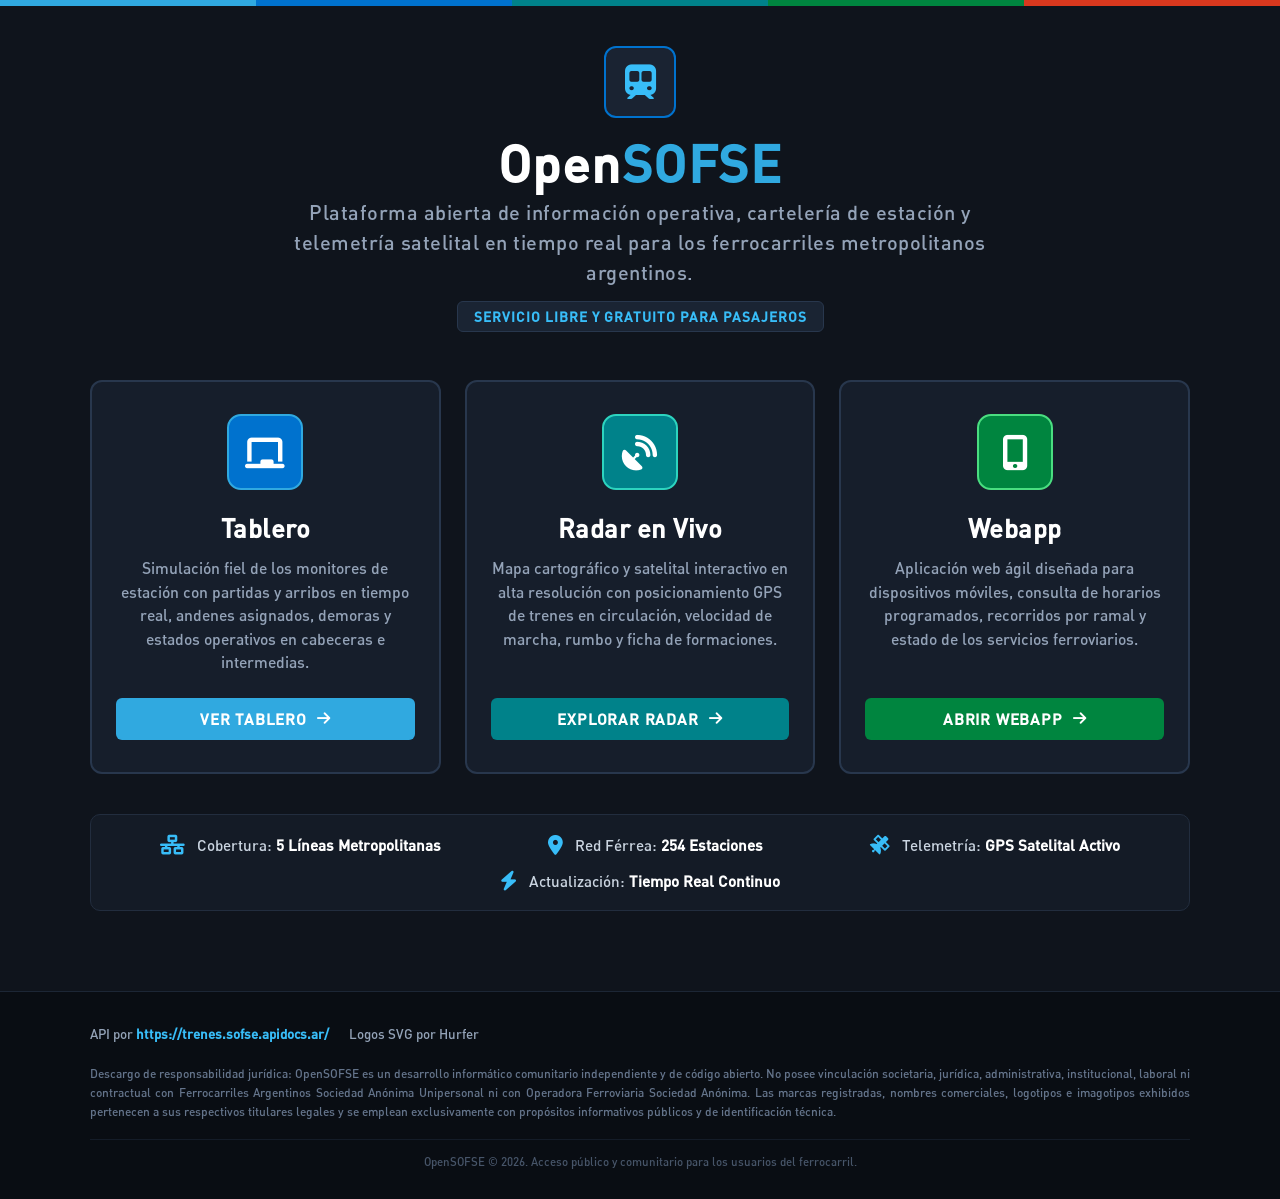
==== index.html @ b15c50f1 "Lanzamiento oficial de OpenSOFSE: Tablero, Radar en Vivo satelital y Webapp movil" ====
<!DOCTYPE html>
<html lang="es">
<head>
    <meta charset="UTF-8">
    <meta name="viewport" content="width=device-width, initial-scale=1.0">
    <title>OpenSOFSE | Portal Ferroviario Metropolitano en Tiempo Real</title>
    
    <!-- Font Awesome 6 Icons -->
    <link rel="stylesheet" href="https://cdnjs.cloudflare.com/ajax/libs/font-awesome/6.5.1/css/all.min.css">
    
    <style>
        /* Tipografia Oficial DinPro de Carteleria Ferroviaria */
        @font-face {
            font-family: 'DinPro';
            src: url('dinpro.otf') format('opentype');
            font-weight: normal;
            font-style: normal;
        }

        /* Reseteo y Base */
        * {
            box-sizing: border-box;
            margin: 0;
            padding: 0;
        }

        body {
            background-color: #0f141c;
            color: #f1f5f9;
            font-family: 'DinPro', 'Segoe UI', system-ui, sans-serif;
            min-height: 100vh;
            display: flex;
            flex-direction: column;
            justify-content: space-between;
            overflow-x: hidden;
        }

        /* Franja Superior Institucional de Lineas */
        .lines-accent-bar {
            width: 100%;
            height: 6px;
            display: flex;
        }

        .line-bar-roca { background-color: #30a9e0; flex: 1; }
        .line-bar-mitre { background-color: #0072ce; flex: 1; }
        .line-bar-sanmartin { background-color: #00828a; flex: 1; }
        .line-bar-sarmiento { background-color: #00853f; flex: 1; }
        .line-bar-belgranosur { background-color: #d9381e; flex: 1; }

        /* Contenedor Principal */
        .portal-wrapper {
            width: 100%;
            max-width: 1200px;
            margin: 0 auto;
            padding: 40px 24px;
            display: flex;
            flex-direction: column;
            align-items: center;
            flex-grow: 1;
        }

        /* Encabezado del Portal */
        .portal-header {
            text-align: center;
            margin-bottom: 48px;
        }

        .portal-emblem {
            display: inline-flex;
            align-items: center;
            justify-content: center;
            width: 72px;
            height: 72px;
            background-color: #1a2332;
            border: 2px solid #0072ce;
            border-radius: 12px;
            color: #38bdf8;
            font-size: 2.2em;
            margin-bottom: 20px;
        }

        .portal-title {
            font-size: 3.2em;
            font-weight: 900;
            letter-spacing: 1.5px;
            color: #ffffff;
            margin-bottom: 8px;
            line-height: 1;
        }

        .portal-title span {
            color: #30a9e0;
        }

        .portal-subtitle {
            font-size: 1.25em;
            color: #94a3b8;
            font-weight: normal;
            letter-spacing: 0.5px;
            max-width: 750px;
            line-height: 1.5;
            margin: 0 auto;
        }

        .portal-tagline {
            display: inline-block;
            margin-top: 14px;
            background-color: #1a2433;
            color: #38bdf8;
            border: 1px solid #28374d;
            border-radius: 6px;
            padding: 6px 16px;
            font-size: 0.85em;
            font-weight: bold;
            letter-spacing: 1px;
            text-transform: uppercase;
        }

        /* Grilla de los 3 Botones Principales */
        .portal-buttons-grid {
            display: grid;
            grid-template-columns: repeat(3, 1fr);
            gap: 24px;
            width: 100%;
            max-width: 1100px;
            margin-bottom: 40px;
        }

        .portal-card {
            background-color: #161e2b;
            border: 2px solid #28374d;
            border-radius: 12px;
            padding: 32px 24px;
            display: flex;
            flex-direction: column;
            align-items: center;
            text-align: center;
            text-decoration: none;
            color: inherit;
            cursor: pointer;
            transition: transform 0.18s ease, border-color 0.18s ease, background-color 0.18s ease;
            position: relative;
        }

        .portal-card:hover {
            transform: translateY(-4px);
            background-color: #1d283a;
            border-color: #30a9e0;
        }

        .portal-card:active {
            transform: translateY(0);
        }

        /* Iconos de Tarjetas */
        .card-icon-container {
            width: 76px;
            height: 76px;
            border-radius: 14px;
            display: flex;
            align-items: center;
            justify-content: center;
            font-size: 2.2em;
            margin-bottom: 22px;
            border: 2px solid #ffffff;
        }

        .card-tablero .card-icon-container {
            background-color: #0072ce;
            color: #ffffff;
            border-color: #30a9e0;
        }

        .card-radar .card-icon-container {
            background-color: #00828a;
            color: #ffffff;
            border-color: #2dd4bf;
        }

        .card-webapp .card-icon-container {
            background-color: #00853f;
            color: #ffffff;
            border-color: #4ade80;
        }

        /* Tipografia de Tarjetas */
        .card-title {
            font-size: 1.6em;
            font-weight: 800;
            color: #ffffff;
            margin-bottom: 12px;
            letter-spacing: 0.5px;
        }

        .card-description {
            font-size: 0.98em;
            color: #94a3b8;
            line-height: 1.5;
            margin-bottom: 24px;
            flex-grow: 1;
        }

        /* Boton de Accion Interno */
        .card-action-btn {
            width: 100%;
            padding: 12px 18px;
            border-radius: 6px;
            font-size: 0.95em;
            font-weight: 800;
            text-transform: uppercase;
            letter-spacing: 0.8px;
            display: flex;
            align-items: center;
            justify-content: center;
            gap: 10px;
            border: none;
        }

        .card-tablero .card-action-btn {
            background-color: #30a9e0;
            color: #ffffff;
        }

        .card-radar .card-action-btn {
            background-color: #00828a;
            color: #ffffff;
        }

        .card-webapp .card-action-btn {
            background-color: #00853f;
            color: #ffffff;
        }

        .portal-card:hover .card-action-btn {
            filter: brightness(1.15);
        }

        /* Informacion Adicional del Sistema */
        .portal-specs {
            width: 100%;
            max-width: 1100px;
            background-color: #141b26;
            border: 1px solid #222d3e;
            border-radius: 10px;
            padding: 20px 24px;
            margin-bottom: 40px;
            display: flex;
            justify-content: space-around;
            align-items: center;
            flex-wrap: wrap;
            gap: 16px;
        }

        .spec-item {
            display: flex;
            align-items: center;
            gap: 12px;
            color: #cbd5e1;
            font-size: 0.95em;
        }

        .spec-item i {
            font-size: 1.3em;
            color: #38bdf8;
        }

        .spec-item strong {
            color: #ffffff;
        }

        /* Pie de Pagina Institucional y Legal */
        .portal-footer {
            width: 100%;
            background-color: #090d13;
            border-top: 1px solid #1c2635;
            padding: 32px 24px 28px 24px;
            color: #64748b;
            font-size: 0.88em;
            line-height: 1.6;
        }

        .footer-container {
            max-width: 1100px;
            margin: 0 auto;
            display: flex;
            flex-direction: column;
            gap: 18px;
        }

        .footer-credits {
            display: flex;
            flex-wrap: wrap;
            gap: 20px;
            align-items: center;
            color: #94a3b8;
            font-size: 0.95em;
        }

        .footer-credits a {
            color: #38bdf8;
            text-decoration: none;
            font-weight: bold;
        }

        .footer-credits a:hover {
            text-decoration: underline;
        }

        .footer-disclaimer {
            color: #64748b;
            font-size: 0.85em;
            text-align: justify;
        }

        .footer-copy {
            color: #475569;
            font-size: 0.82em;
            text-align: center;
            padding-top: 12px;
            border-top: 1px solid #141c28;
        }

        /* Adaptabilidad Responsiva */
        @media (max-width: 900px) {
            .portal-buttons-grid {
                grid-template-columns: 1fr;
                max-width: 500px;
            }

            .portal-title {
                font-size: 2.5em;
            }

            .portal-specs {
                flex-direction: column;
                align-items: flex-start;
            }
        }
    </style>
</head>
<body>
    <!-- Franja Superior de Lineas Ferroviarias Metropolitanas -->
    <div class="lines-accent-bar">
        <div class="line-bar-roca" title="Línea Roca"></div>
        <div class="line-bar-mitre" title="Línea Mitre"></div>
        <div class="line-bar-sanmartin" title="Línea San Martín"></div>
        <div class="line-bar-sarmiento" title="Línea Sarmiento"></div>
        <div class="line-bar-belgranosur" title="Línea Belgrano Sur"></div>
    </div>

    <!-- Contenido Principal -->
    <main class="portal-wrapper">
        <header class="portal-header">
            <div class="portal-emblem">
                <i class="fa-solid fa-train-subway"></i>
            </div>
            <h1 class="portal-title">Open<span>SOFSE</span></h1>
            <p class="portal-subtitle">
                Plataforma abierta de información operativa, cartelería de estación y telemetría satelital en tiempo real para los ferrocarriles metropolitanos argentinos.
            </p>
            <div class="portal-tagline">
                Servicio Libre y Gratuito para Pasajeros
            </div>
        </header>

        <!-- Tres Botones Principales -->
        <section class="portal-buttons-grid">
            <!-- 1. TABLERO -->
            <a href="tablero.html" class="portal-card card-tablero" title="Acceder a la Cartelera Digital de Estación">
                <div class="card-icon-container">
                    <i class="fa-solid fa-chalkboard"></i>
                </div>
                <h2 class="card-title">Tablero</h2>
                <p class="card-description">
                    Simulación fiel de los monitores de estación con partidas y arribos en tiempo real, andenes asignados, demoras y estados operativos en cabeceras e intermedias.
                </p>
                <div class="card-action-btn">
                    <span>Ver Tablero</span>
                    <i class="fa-solid fa-arrow-right"></i>
                </div>
            </a>

            <!-- 2. RADAR EN VIVO -->
            <a href="mapa.html" class="portal-card card-radar" title="Acceder al Mapa Satelital de Trenes en Vivo">
                <div class="card-icon-container">
                    <i class="fa-solid fa-satellite-dish"></i>
                </div>
                <h2 class="card-title">Radar en Vivo</h2>
                <p class="card-description">
                    Mapa cartográfico y satelital interactivo en alta resolución con posicionamiento GPS de trenes en circulación, velocidad de marcha, rumbo y ficha de formaciones.
                </p>
                <div class="card-action-btn">
                    <span>Explorar Radar</span>
                    <i class="fa-solid fa-arrow-right"></i>
                </div>
            </a>

            <!-- 3. WEBAPP -->
            <a href="webapp.html" class="portal-card card-webapp" title="Acceder a la Aplicación Web para Móviles">
                <div class="card-icon-container">
                    <i class="fa-solid fa-mobile-screen-button"></i>
                </div>
                <h2 class="card-title">Webapp</h2>
                <p class="card-description">
                    Aplicación web ágil diseñada para dispositivos móviles, consulta de horarios programados, recorridos por ramal y estado de los servicios ferroviarios.
                </p>
                <div class="card-action-btn">
                    <span>Abrir Webapp</span>
                    <i class="fa-solid fa-arrow-right"></i>
                </div>
            </a>
        </section>

        <!-- Métricas del Sistema -->
        <section class="portal-specs">
            <div class="spec-item">
                <i class="fa-solid fa-network-wired"></i>
                <span>Cobertura: <strong>5 Líneas Metropolitanas</strong></span>
            </div>
            <div class="spec-item">
                <i class="fa-solid fa-location-dot"></i>
                <span>Red Férrea: <strong>254 Estaciones</strong></span>
            </div>
            <div class="spec-item">
                <i class="fa-solid fa-satellite"></i>
                <span>Telemetría: <strong>GPS Satelital Activo</strong></span>
            </div>
            <div class="spec-item">
                <i class="fa-solid fa-bolt"></i>
                <span>Actualización: <strong>Tiempo Real Continuo</strong></span>
            </div>
        </section>
    </main>

    <!-- Pie de Pagina del Inicio -->
    <footer class="portal-footer">
        <div class="footer-container">
            <!-- Créditos y Atribuciones -->
            <div class="footer-credits">
                <span>API por <a href="https://trenes.sofse.apidocs.ar/" target="_blank" rel="noopener noreferrer">https://trenes.sofse.apidocs.ar/</a></span>
                <span>Logos SVG por Hurfer</span>
            </div>

            <!-- Descargo de Responsabilidad en Terminología Jurídica Argentina -->
            <div class="footer-disclaimer">
                Descargo de responsabilidad jurídica: OpenSOFSE es un desarrollo informático comunitario independiente y de código abierto. No posee vinculación societaria, jurídica, administrativa, institucional, laboral ni contractual con Ferrocarriles Argentinos Sociedad Anónima Unipersonal ni con Operadora Ferroviaria Sociedad Anónima. Las marcas registradas, nombres comerciales, logotipos e imagotipos exhibidos pertenecen a sus respectivos titulares legales y se emplean exclusivamente con propósitos informativos públicos y de identificación técnica.
            </div>

            <div class="footer-copy">
                OpenSOFSE &copy; 2026. Acceso público y comunitario para los usuarios del ferrocarril.
            </div>
        </div>
    </footer>
</body>
</html>
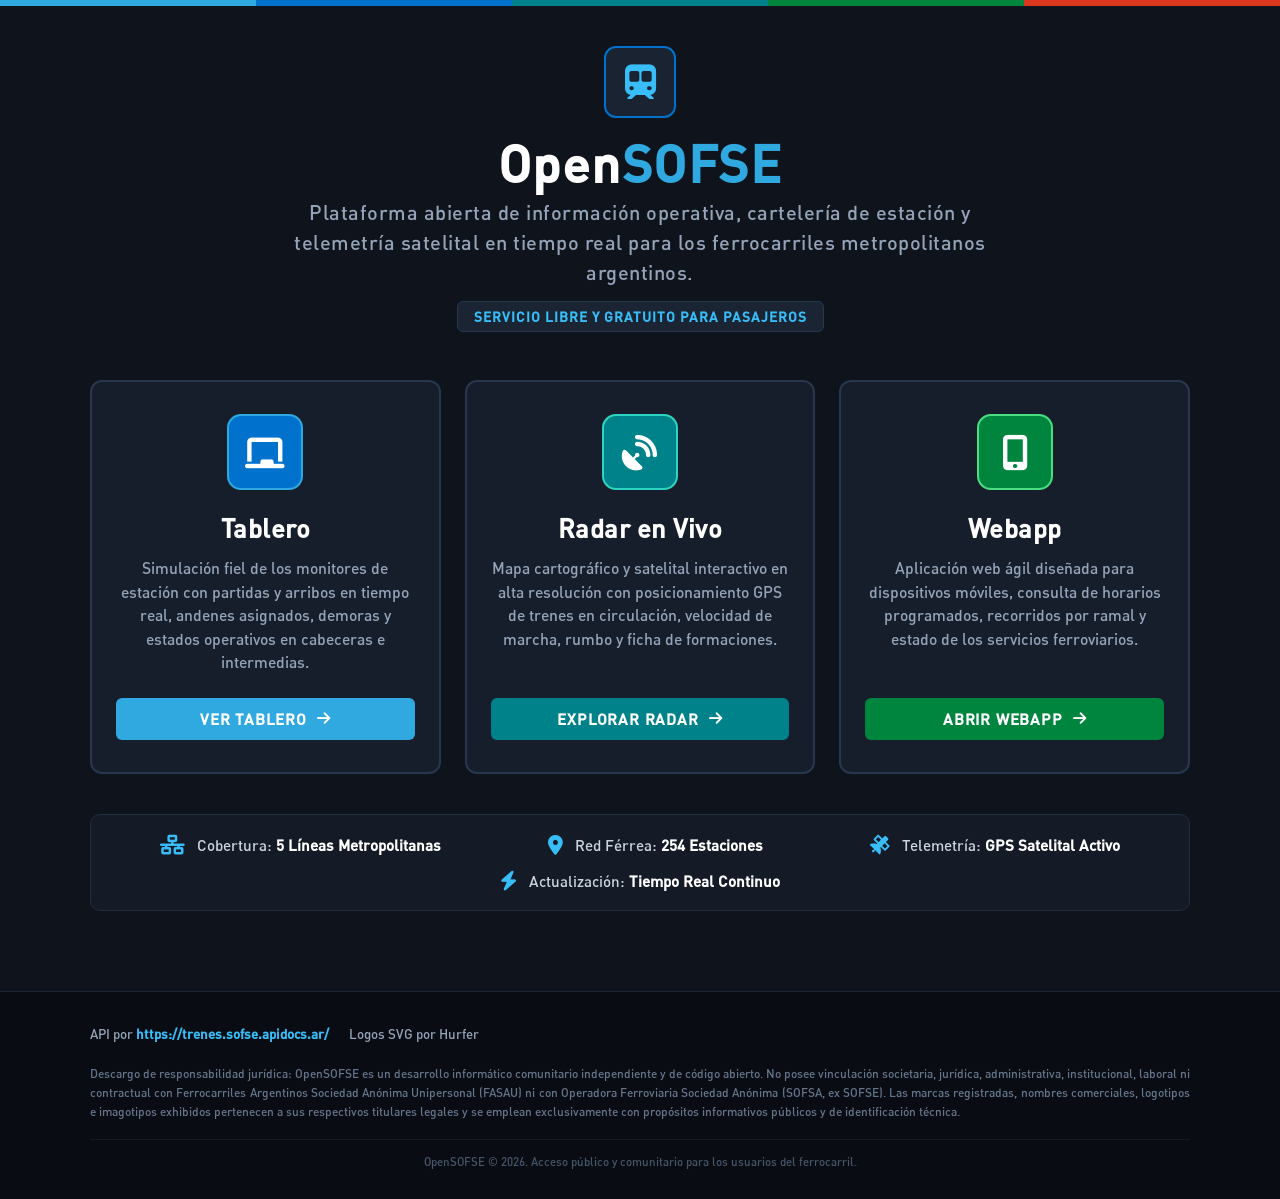
==== commit 495cf1a6: "Actualizacion de terminologia institucional y juridica: FASAU y SOFSA" ====
--- a/index.html
+++ b/index.html
@@ -444,7 +444,7 @@
 
             <!-- Descargo de Responsabilidad en Terminología Jurídica Argentina -->
             <div class="footer-disclaimer">
-                Descargo de responsabilidad jurídica: OpenSOFSE es un desarrollo informático comunitario independiente y de código abierto. No posee vinculación societaria, jurídica, administrativa, institucional, laboral ni contractual con Ferrocarriles Argentinos Sociedad Anónima Unipersonal ni con Operadora Ferroviaria Sociedad Anónima. Las marcas registradas, nombres comerciales, logotipos e imagotipos exhibidos pertenecen a sus respectivos titulares legales y se emplean exclusivamente con propósitos informativos públicos y de identificación técnica.
+                Descargo de responsabilidad jurídica: OpenSOFSE es un desarrollo informático comunitario independiente y de código abierto. No posee vinculación societaria, jurídica, administrativa, institucional, laboral ni contractual con Ferrocarriles Argentinos Sociedad Anónima Unipersonal (FASAU) ni con Operadora Ferroviaria Sociedad Anónima (SOFSA, ex SOFSE). Las marcas registradas, nombres comerciales, logotipos e imagotipos exhibidos pertenecen a sus respectivos titulares legales y se emplean exclusivamente con propósitos informativos públicos y de identificación técnica.
             </div>
 
             <div class="footer-copy">
